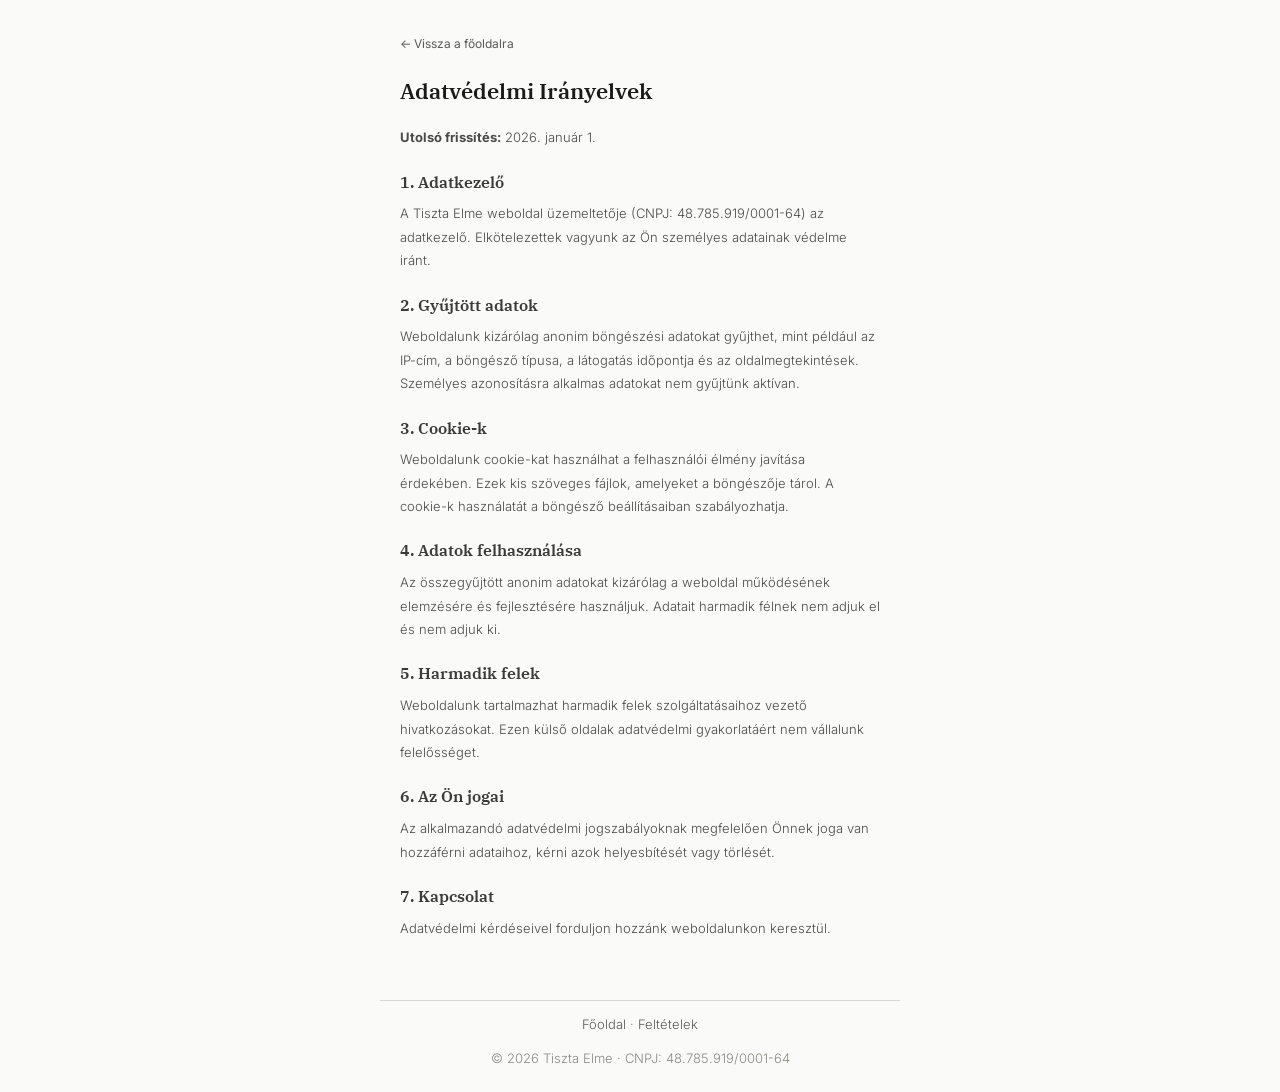
==== pre/privacy.html @ cf3c6f5c "Add files via upload" ====
<!DOCTYPE html>
<html lang="hu">
<head>
<meta charset="UTF-8">
<meta name="viewport" content="width=device-width, initial-scale=1.0">
<title>Adatvédelmi Irányelvek — Tiszta Elme</title>
<link rel="preconnect" href="https://fonts.googleapis.com">
<link rel="preconnect" href="https://fonts.gstatic.com" crossorigin>
<link href="https://fonts.googleapis.com/css2?family=IBM+Plex+Serif:wght@400;600&family=Inter:wght@300;400&display=swap" rel="stylesheet">
<style>
*{margin:0;padding:0;box-sizing:border-box}
body{font-family:'Inter',sans-serif;background:#fafaf8;color:#4a4a48;line-height:1.8;font-size:14px;-webkit-font-smoothing:antialiased}
.w{max-width:520px;margin:0 auto;padding:30px 20px 50px}
h1{font-family:'IBM Plex Serif',serif;font-size:22px;color:#1a1a18;margin-bottom:16px;font-weight:600}
h2{font-family:'IBM Plex Serif',serif;font-size:16px;color:#3a3a38;margin:18px 0 6px;font-weight:600}
p{margin-bottom:10px;font-weight:300;font-size:13px}
a{color:#5a5a56;text-decoration:none}a:hover{text-decoration:underline}
.back{display:inline-block;margin-bottom:16px;font-size:12px;color:#5a5a56}
footer{max-width:520px;margin:0 auto;padding:12px 20px;text-align:center;font-size:7.5px;color:#8a8a84;border-top:1px solid #d8d8d4}
</style>
</head>
<body>
<div class="w">
<a href="index.html" class="back">← Vissza a főoldalra</a>
<h1>Adatvédelmi Irányelvek</h1>
<p><strong>Utolsó frissítés:</strong> 2026. január 1.</p>

<h2>1. Adatkezelő</h2>
<p>A Tiszta Elme weboldal üzemeltetője (CNPJ: 48.785.919/0001-64) az adatkezelő. Elkötelezettek vagyunk az Ön személyes adatainak védelme iránt.</p>

<h2>2. Gyűjtött adatok</h2>
<p>Weboldalunk kizárólag anonim böngészési adatokat gyűjthet, mint például az IP-cím, a böngésző típusa, a látogatás időpontja és az oldalmegtekintések. Személyes azonosításra alkalmas adatokat nem gyűjtünk aktívan.</p>

<h2>3. Cookie-k</h2>
<p>Weboldalunk cookie-kat használhat a felhasználói élmény javítása érdekében. Ezek kis szöveges fájlok, amelyeket a böngészője tárol. A cookie-k használatát a böngésző beállításaiban szabályozhatja.</p>

<h2>4. Adatok felhasználása</h2>
<p>Az összegyűjtött anonim adatokat kizárólag a weboldal működésének elemzésére és fejlesztésére használjuk. Adatait harmadik félnek nem adjuk el és nem adjuk ki.</p>

<h2>5. Harmadik felek</h2>
<p>Weboldalunk tartalmazhat harmadik felek szolgáltatásaihoz vezető hivatkozásokat. Ezen külső oldalak adatvédelmi gyakorlatáért nem vállalunk felelősséget.</p>

<h2>6. Az Ön jogai</h2>
<p>Az alkalmazandó adatvédelmi jogszabályoknak megfelelően Önnek joga van hozzáférni adataihoz, kérni azok helyesbítését vagy törlését.</p>

<h2>7. Kapcsolat</h2>
<p>Adatvédelmi kérdéseivel forduljon hozzánk weboldalunkon keresztül.</p>
</div>
<footer>
<p><a href="index.html">Főoldal</a> · <a href="terms.html">Feltételek</a></p>
<p style="margin-top:2px">© 2026 Tiszta Elme · CNPJ: 48.785.919/0001-64</p>
</footer>
</body>
</html>
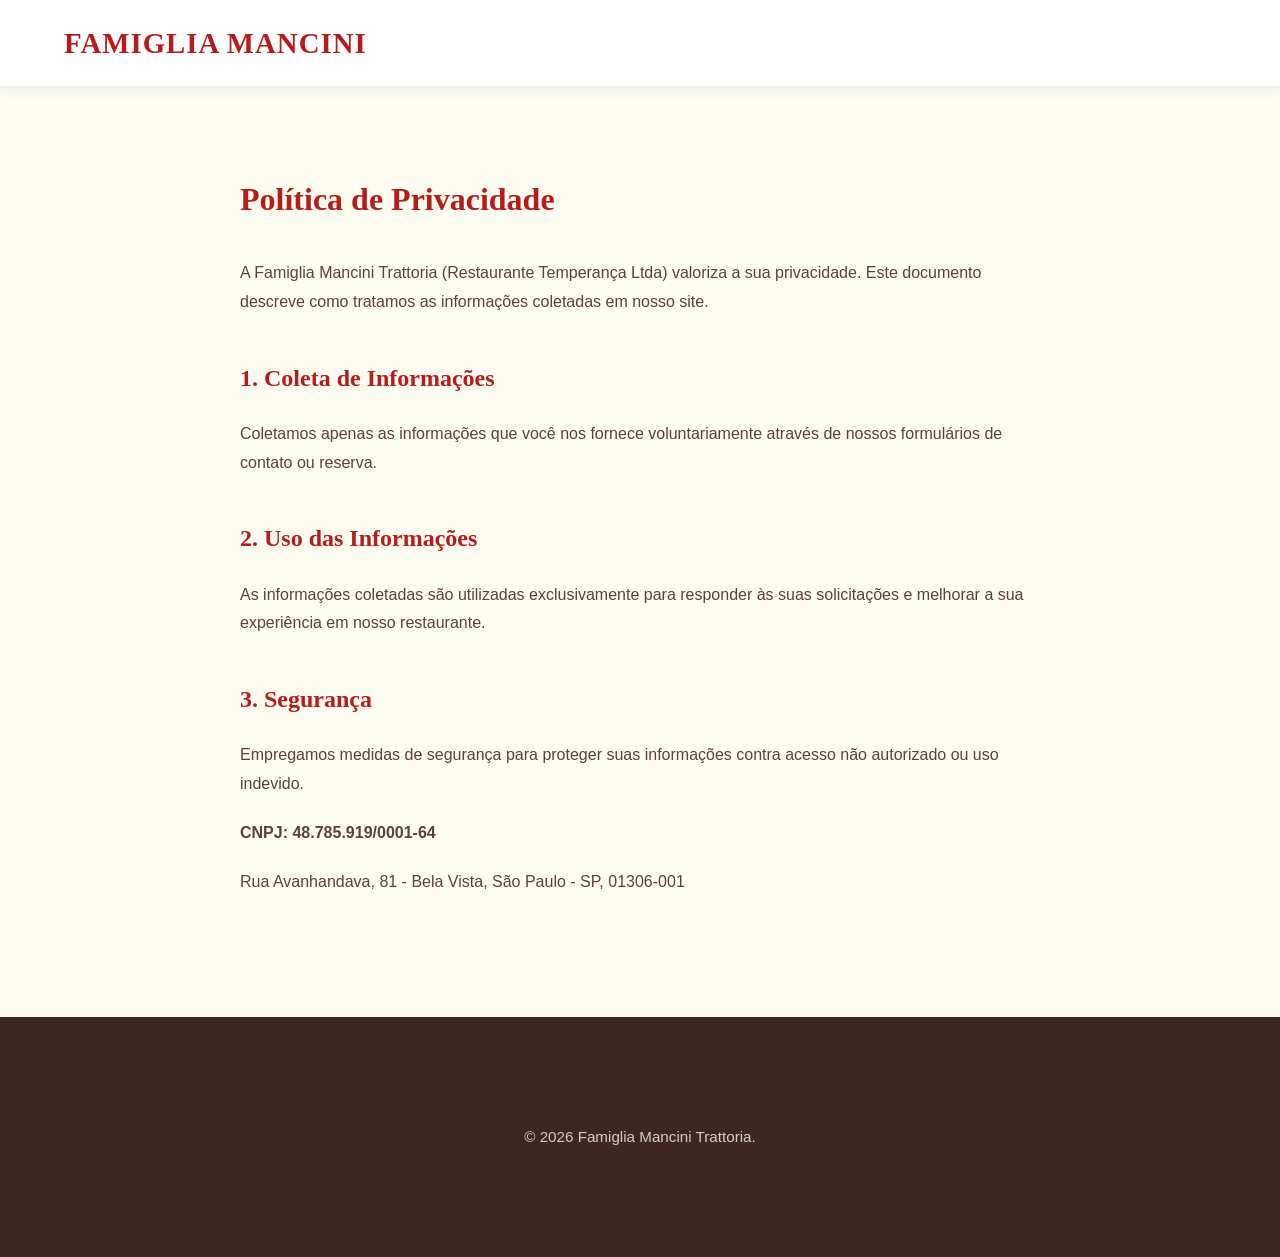
==== commit 173ba75e: "Add files via upload" ====
--- a/pre/privacy.html
+++ b/pre/privacy.html
@@ -1,54 +1,44 @@
 <!DOCTYPE html>
-<html lang="hu">
+<html lang="pt-br">
 <head>
-<meta charset="UTF-8">
-<meta name="viewport" content="width=device-width, initial-scale=1.0">
-<title>Adatvédelmi Irányelvek — Tiszta Elme</title>
-<link rel="preconnect" href="https://fonts.googleapis.com">
-<link rel="preconnect" href="https://fonts.gstatic.com" crossorigin>
-<link href="https://fonts.googleapis.com/css2?family=IBM+Plex+Serif:wght@400;600&family=Inter:wght@300;400&display=swap" rel="stylesheet">
-<style>
-*{margin:0;padding:0;box-sizing:border-box}
-body{font-family:'Inter',sans-serif;background:#fafaf8;color:#4a4a48;line-height:1.8;font-size:14px;-webkit-font-smoothing:antialiased}
-.w{max-width:520px;margin:0 auto;padding:30px 20px 50px}
-h1{font-family:'IBM Plex Serif',serif;font-size:22px;color:#1a1a18;margin-bottom:16px;font-weight:600}
-h2{font-family:'IBM Plex Serif',serif;font-size:16px;color:#3a3a38;margin:18px 0 6px;font-weight:600}
-p{margin-bottom:10px;font-weight:300;font-size:13px}
-a{color:#5a5a56;text-decoration:none}a:hover{text-decoration:underline}
-.back{display:inline-block;margin-bottom:16px;font-size:12px;color:#5a5a56}
-footer{max-width:520px;margin:0 auto;padding:12px 20px;text-align:center;font-size:7.5px;color:#8a8a84;border-top:1px solid #d8d8d4}
-</style>
+    <meta charset="UTF-8">
+    <meta name="viewport" content="width=device-width, initial-scale=1.0">
+    <title>Política de Privacidade - Famiglia Mancini Trattoria</title>
+    <link rel="stylesheet" href="css/style.css">
+    <style>
+        .legal-content { padding: 150px 0 100px; max-width: 800px; margin: 0 auto; line-height: 1.8; color: #5d4037; }
+        .legal-content h1 { font-family: 'Playfair Display', serif; color: #b71c1c; margin-bottom: 30px; }
+        .legal-content h2 { font-family: 'Playfair Display', serif; color: #b71c1c; margin-top: 40px; margin-bottom: 20px; }
+        .legal-content p { margin-bottom: 20px; color: #5d4037; }
+        body { background-color: #fdfcf0; }
+    </style>
 </head>
 <body>
-<div class="w">
-<a href="index.html" class="back">← Vissza a főoldalra</a>
-<h1>Adatvédelmi Irányelvek</h1>
-<p><strong>Utolsó frissítés:</strong> 2026. január 1.</p>
+    <header>
+        <nav>
+            <div class="container">
+                <a href="index.html" class="logo">FAMIGLIA MANCINI</a>
+            </div>
+        </nav>
+    </header>
 
-<h2>1. Adatkezelő</h2>
-<p>A Tiszta Elme weboldal üzemeltetője (CNPJ: 48.785.919/0001-64) az adatkezelő. Elkötelezettek vagyunk az Ön személyes adatainak védelme iránt.</p>
+    <div class="container legal-content">
+        <h1>Política de Privacidade</h1>
+        <p>A Famiglia Mancini Trattoria (Restaurante Temperança Ltda) valoriza a sua privacidade. Este documento descreve como tratamos as informações coletadas em nosso site.</p>
+        <h2>1. Coleta de Informações</h2>
+        <p>Coletamos apenas as informações que você nos fornece voluntariamente através de nossos formulários de contato ou reserva.</p>
+        <h2>2. Uso das Informações</h2>
+        <p>As informações coletadas são utilizadas exclusivamente para responder às suas solicitações e melhorar a sua experiência em nosso restaurante.</p>
+        <h2>3. Segurança</h2>
+        <p>Empregamos medidas de segurança para proteger suas informações contra acesso não autorizado ou uso indevido.</p>
+        <p><strong>CNPJ: 48.785.919/0001-64</strong></p>
+        <p>Rua Avanhandava, 81 - Bela Vista, São Paulo - SP, 01306-001</p>
+    </div>
 
-<h2>2. Gyűjtött adatok</h2>
-<p>Weboldalunk kizárólag anonim böngészési adatokat gyűjthet, mint például az IP-cím, a böngésző típusa, a látogatás időpontja és az oldalmegtekintések. Személyes azonosításra alkalmas adatokat nem gyűjtünk aktívan.</p>
-
-<h2>3. Cookie-k</h2>
-<p>Weboldalunk cookie-kat használhat a felhasználói élmény javítása érdekében. Ezek kis szöveges fájlok, amelyeket a böngészője tárol. A cookie-k használatát a böngésző beállításaiban szabályozhatja.</p>
-
-<h2>4. Adatok felhasználása</h2>
-<p>Az összegyűjtött anonim adatokat kizárólag a weboldal működésének elemzésére és fejlesztésére használjuk. Adatait harmadik félnek nem adjuk el és nem adjuk ki.</p>
-
-<h2>5. Harmadik felek</h2>
-<p>Weboldalunk tartalmazhat harmadik felek szolgáltatásaihoz vezető hivatkozásokat. Ezen külső oldalak adatvédelmi gyakorlatáért nem vállalunk felelősséget.</p>
-
-<h2>6. Az Ön jogai</h2>
-<p>Az alkalmazandó adatvédelmi jogszabályoknak megfelelően Önnek joga van hozzáférni adataihoz, kérni azok helyesbítését vagy törlését.</p>
-
-<h2>7. Kapcsolat</h2>
-<p>Adatvédelmi kérdéseivel forduljon hozzánk weboldalunkon keresztül.</p>
-</div>
-<footer>
-<p><a href="index.html">Főoldal</a> · <a href="terms.html">Feltételek</a></p>
-<p style="margin-top:2px">© 2026 Tiszta Elme · CNPJ: 48.785.919/0001-64</p>
-</footer>
+    <footer>
+        <div class="container">
+            <p>&copy; 2026 Famiglia Mancini Trattoria.</p>
+        </div>
+    </footer>
 </body>
 </html>
--- a/pre/css/style.css
+++ b/pre/css/style.css
@@ -0,0 +1,293 @@
+/* General Styles */
+body {
+    font-family: 'Montserrat', sans-serif;
+    margin: 0;
+    padding: 0;
+    box-sizing: border-box;
+    background-color: #fdfcf0; /* Warm cream background */
+    color: #3e2723; /* Dark brown text */
+    line-height: 1.6;
+}
+
+.container {
+    width: 90%;
+    max-width: 1200px;
+    margin: 0 auto;
+    padding: 20px 0;
+}
+
+a {
+    text-decoration: none;
+    color: inherit;
+}
+
+img {
+    max-width: 100%;
+    height: auto;
+    display: block;
+}
+
+/* Header */
+header {
+    background-color: #fff;
+    box-shadow: 0 2px 15px rgba(0,0,0,0.08);
+    position: fixed;
+    width: 100%;
+    top: 0;
+    left: 0;
+    z-index: 1000;
+}
+
+header .container {
+    display: flex;
+    justify-content: space-between;
+    align-items: center;
+}
+
+.logo {
+    font-family: 'Playfair Display', serif;
+    font-size: 1.8em;
+    font-weight: 700;
+    color: #b71c1c; /* Deep red */
+    letter-spacing: 1px;
+}
+
+.nav-links {
+    list-style: none;
+    margin: 0;
+    padding: 0;
+    display: flex;
+}
+
+.nav-links li {
+    margin-left: 30px;
+}
+
+.nav-links a {
+    font-weight: 600;
+    color: #5d4037;
+    transition: color 0.3s ease;
+    text-transform: uppercase;
+    font-size: 0.9em;
+}
+
+.nav-links a:hover {
+    color: #b71c1c;
+}
+
+/* Hero Section */
+.hero {
+    background: linear-gradient(rgba(0,0,0,0.5), rgba(0,0,0,0.5)), url('../images/hero.jpg') no-repeat center center/cover;
+    color: #fff;
+    text-align: center;
+    padding: 240px 0;
+    min-height: 80vh;
+    display: flex;
+    align-items: center;
+    justify-content: center;
+    margin-top: -80px;
+}
+
+.hero h1 {
+    font-family: 'Playfair Display', serif;
+    font-size: 4.5em;
+    margin-bottom: 20px;
+    text-shadow: 2px 2px 10px rgba(0,0,0,0.5);
+}
+
+.hero p {
+    font-size: 1.5em;
+    margin-bottom: 40px;
+    max-width: 800px;
+    margin: 0 auto 40px;
+    font-weight: 300;
+}
+
+.btn {
+    background-color: #b71c1c;
+    color: #fff;
+    padding: 18px 50px;
+    border-radius: 4px;
+    font-weight: 600;
+    text-transform: uppercase;
+    transition: background-color 0.3s ease, transform 0.3s ease;
+    display: inline-block;
+    border: none;
+    cursor: pointer;
+    letter-spacing: 1px;
+}
+
+.btn:hover {
+    background-color: #d32f2f;
+    transform: translateY(-3px);
+}
+
+/* About Section */
+.about {
+    padding: 120px 0;
+    background-color: #fff;
+}
+
+.about-content {
+    display: flex;
+    align-items: center;
+    gap: 80px;
+}
+
+.about-text {
+    flex: 1;
+}
+
+.about-text h2 {
+    font-family: 'Playfair Display', serif;
+    font-size: 3em;
+    color: #b71c1c;
+    margin-bottom: 30px;
+}
+
+.about-text p {
+    margin-bottom: 25px;
+    font-size: 1.15em;
+    color: #5d4037;
+}
+
+.about-image {
+    flex: 1;
+}
+
+.about-image img {
+    border-radius: 8px;
+    box-shadow: 0 25px 50px rgba(0,0,0,0.15);
+}
+
+/* Specialties Section */
+.specialties {
+    padding: 100px 0;
+    background-color: #fdfcf0;
+    text-align: center;
+}
+
+.specialties h2 {
+    font-family: 'Playfair Display', serif;
+    font-size: 3em;
+    margin-bottom: 60px;
+    color: #b71c1c;
+}
+
+.specialties-grid {
+    display: grid;
+    grid-template-columns: repeat(auto-fit, minmax(400px, 1fr));
+    gap: 50px;
+}
+
+.specialty-card {
+    background-color: #fff;
+    padding: 30px;
+    border-radius: 8px;
+    box-shadow: 0 10px 30px rgba(0,0,0,0.05);
+    transition: transform 0.3s ease;
+}
+
+.specialty-card:hover {
+    transform: translateY(-10px);
+}
+
+.specialty-card img {
+    border-radius: 4px;
+    margin-bottom: 30px;
+}
+
+.specialty-card h3 {
+    font-family: 'Playfair Display', serif;
+    font-size: 2em;
+    margin-bottom: 15px;
+    color: #3e2723;
+}
+
+.specialty-card p {
+    color: #795548;
+    font-size: 1.1em;
+}
+
+/* Contact Section */
+.contact {
+    padding: 100px 0;
+    text-align: center;
+    background-color: #fff;
+}
+
+.contact h2 {
+    font-family: 'Playfair Display', serif;
+    font-size: 3em;
+    margin-bottom: 60px;
+    color: #b71c1c;
+}
+
+.contact form {
+    max-width: 650px;
+    margin: 0 auto;
+    text-align: left;
+}
+
+.contact input, .contact textarea {
+    width: 100%;
+    padding: 18px;
+    margin-bottom: 25px;
+    border: 1px solid #e0e0e0;
+    background-color: #fafafa;
+    color: #3e2723;
+    border-radius: 4px;
+    font-family: 'Montserrat', sans-serif;
+    box-sizing: border-box;
+}
+
+.contact input:focus, .contact textarea:focus {
+    outline: none;
+    border-color: #b71c1c;
+}
+
+.contact .btn {
+    width: 100%;
+}
+
+/* Footer */
+footer {
+    background-color: #3e2723;
+    color: #d7ccc8;
+    text-align: center;
+    padding: 80px 0;
+}
+
+.footer-links {
+    margin-bottom: 30px;
+}
+
+.footer-links a {
+    color: #ffab91;
+    margin: 0 20px;
+    font-weight: 600;
+}
+
+footer p {
+    margin: 8px 0;
+    font-size: 0.95em;
+}
+
+.clickable-image {
+    cursor: pointer;
+}
+
+@media (max-width: 768px) {
+    .about-content {
+        flex-direction: column;
+    }
+    .hero h1 {
+        font-size: 3em;
+    }
+    .nav-links {
+        display: none;
+    }
+    .specialties-grid {
+        grid-template-columns: 1fr;
+    }
+}
